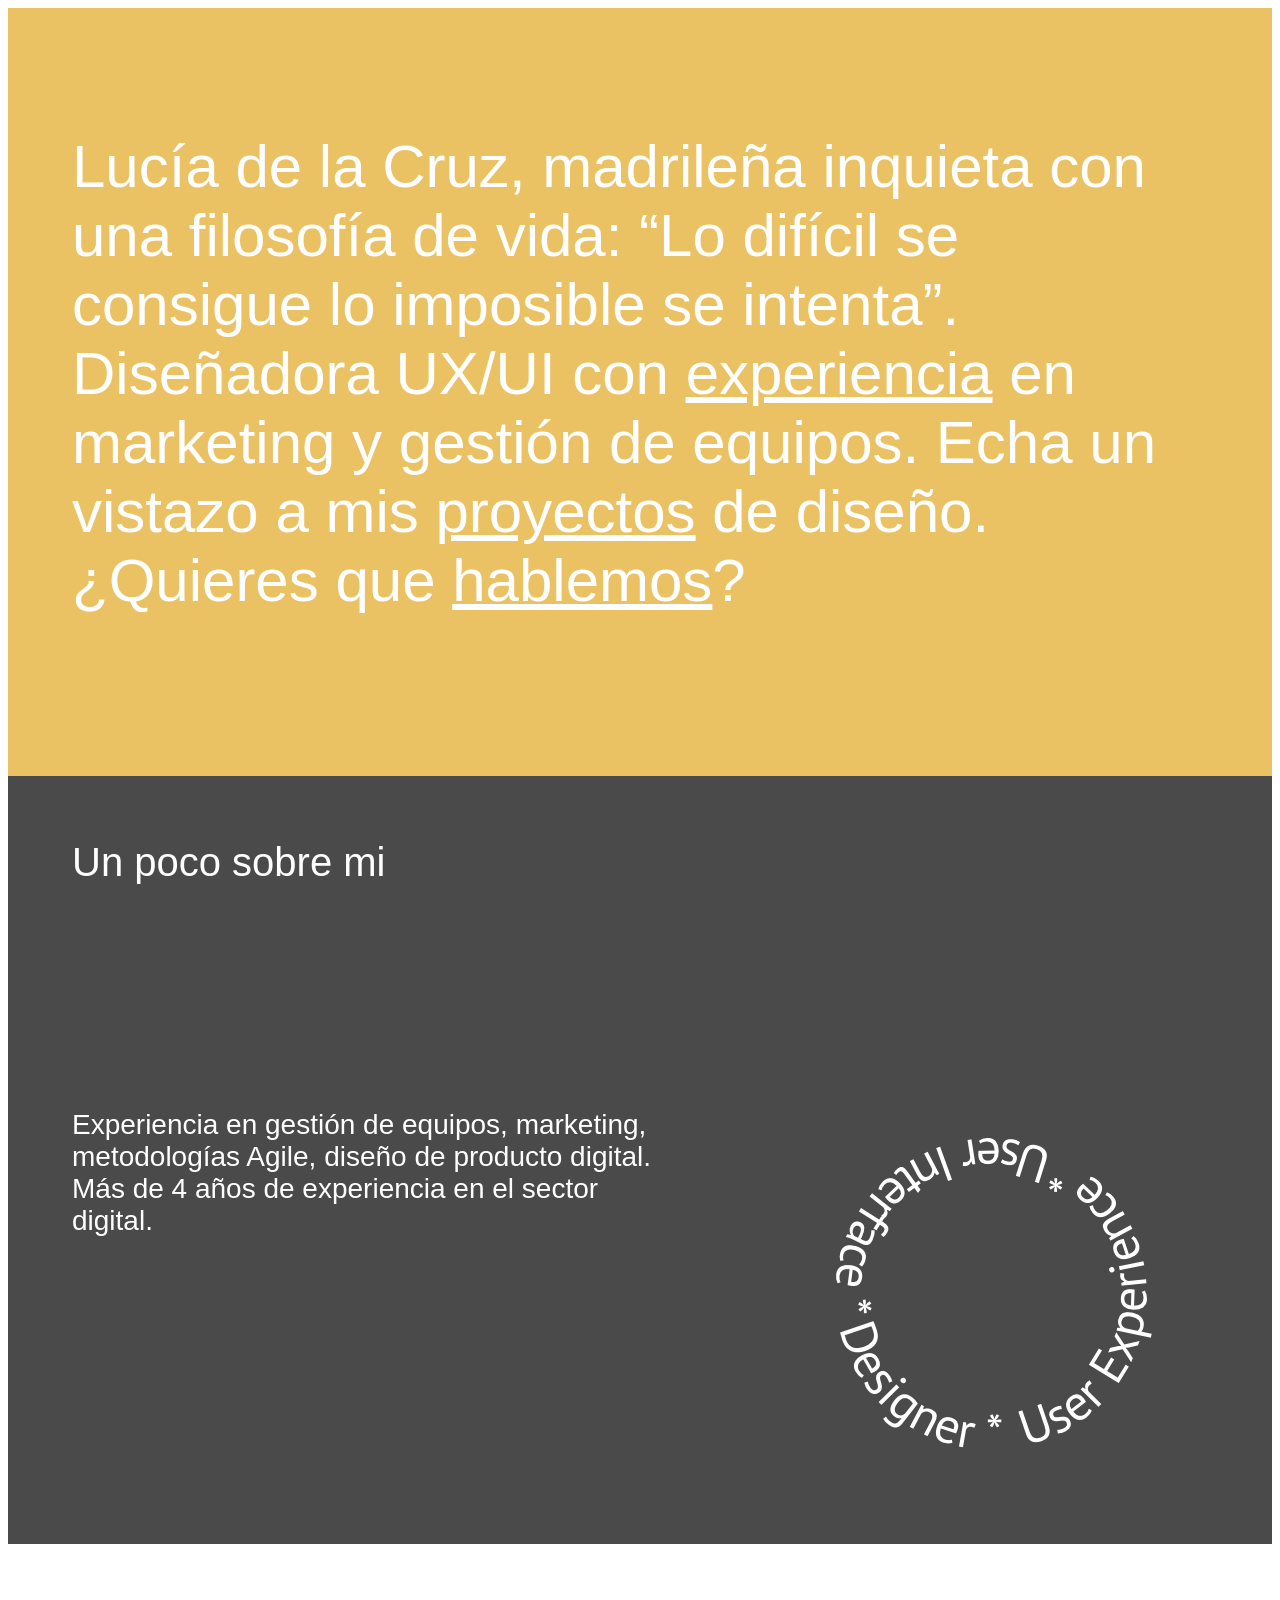
==== index.html @ a8cf2ec1 "Page One" ====
<!DOCTYPE html>
<html lang="en" dir="ltr">
  <head>
    <meta charset="utf-8">
    <link rel="stylesheet" href="stylesheets/style.css">
    <title>Lucía de la Cruz/ UX-UI Designer</title>
  </head>
<body>
  <div class="containerfirst">
    <p class="description">Lucía de la Cruz, madrileña inquieta con una filosofía de vida: “Lo difícil se consigue lo imposible se intenta”. Diseñadora UX/UI con <span class="highlight">experiencia</span> en marketing y gestión de equipos. Echa un vistazo a mis <span class="highlight">proyectos</span> de diseño. ¿Quieres que <span class="highlight">hablemos</span>?</p>
  </div>
  <div class="containersecond">
      <div class="projectscontainer">
        <div class="proyects">Un poco sobre mi </div>
        <div class="linewhite"></div>
        <div class="flex">
          <p class="descriptionproject">Experiencia en gestión de equipos, marketing, metodologías Agile, diseño de producto digital. Más de 4 años de experiencia en el sector digital.</p>
          <img  src="images/user.png" alt="imagen de perfil" class="photo">
          </div>
        </div>
  </div>
  <div class="containerthird">
    <p class="description">Proyectos</p>
      <div class="containerprojects">

      </div>
  </div>
</body>
</html>
---- stylesheets/style.css ----
.containerfirst {
  height: 768px;
  background-color: #EAC264;
  position: relative;

}

.description {
  text-align: left;
  font-family: "Josefin Sans", sans-serif;
  font-size: 60px;
  padding: 64px;
  color: #FFFFFF;
  position: absolute;
}
.containersecond {
  height: 768px;
  background-color: #4A4A4A;
  position: relative;

}
.proyects {
  text-align: left;
  font-family: "Josefin Sans", sans-serif;
  font-size: 40px;
  padding: 64px;
  color: #FFFFFF;

}
.projectscontainer {
  position: absolute;
}
.flex {
  display: flex;
  justify-content: center;
}
.descriptionproject {
  text-align: left;
  font-family: "Josefin Sans", sans-serif;
  font-weight: lighter;
  font-size: 28px;
  padding: 64px;
  size: 120px, 80px;
  color: #FFFFFF;

}
.highlight {
  text-decoration: underline;
}
.highlight:hover {
  background-color: #4A4A4A;
  text-decoration: none;
}
.photo {
  margin: 60px;
  padding:60px;
}
.proyects:hover {
  border-radius: 50%;
}
.linewhite {
  color: white;
  width: 400px;
  height: 20px;
  margin:24px 24px 24px 0;
}
.rotation {
  animation-name: rotation;
  animation-duration: 4s;
  animation-iteration-count: infinite;
}
@keyframes rotation {
  animation-duration: 3s;
  animation: rotation;
}
.containerprojects {
  color: white;
  height: 300px;
  position: relative;
  margin-top: 100px,

}
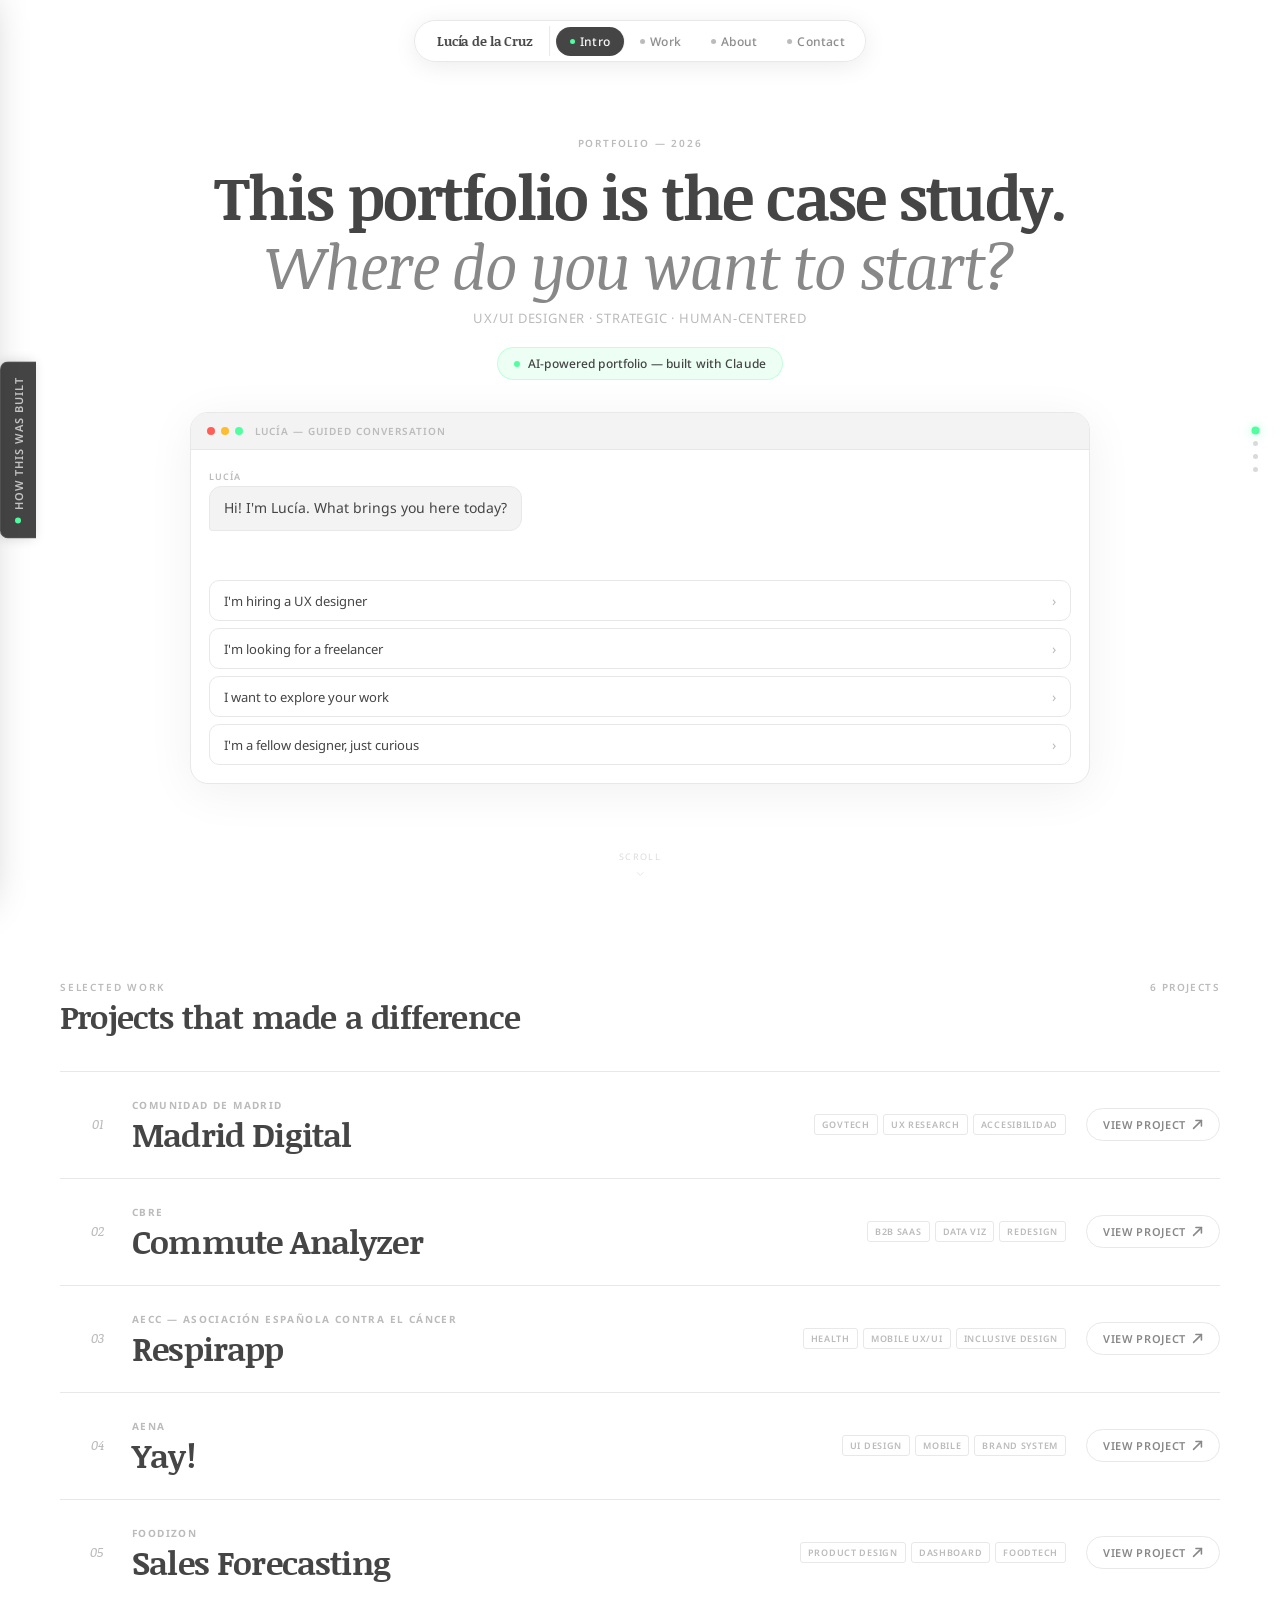
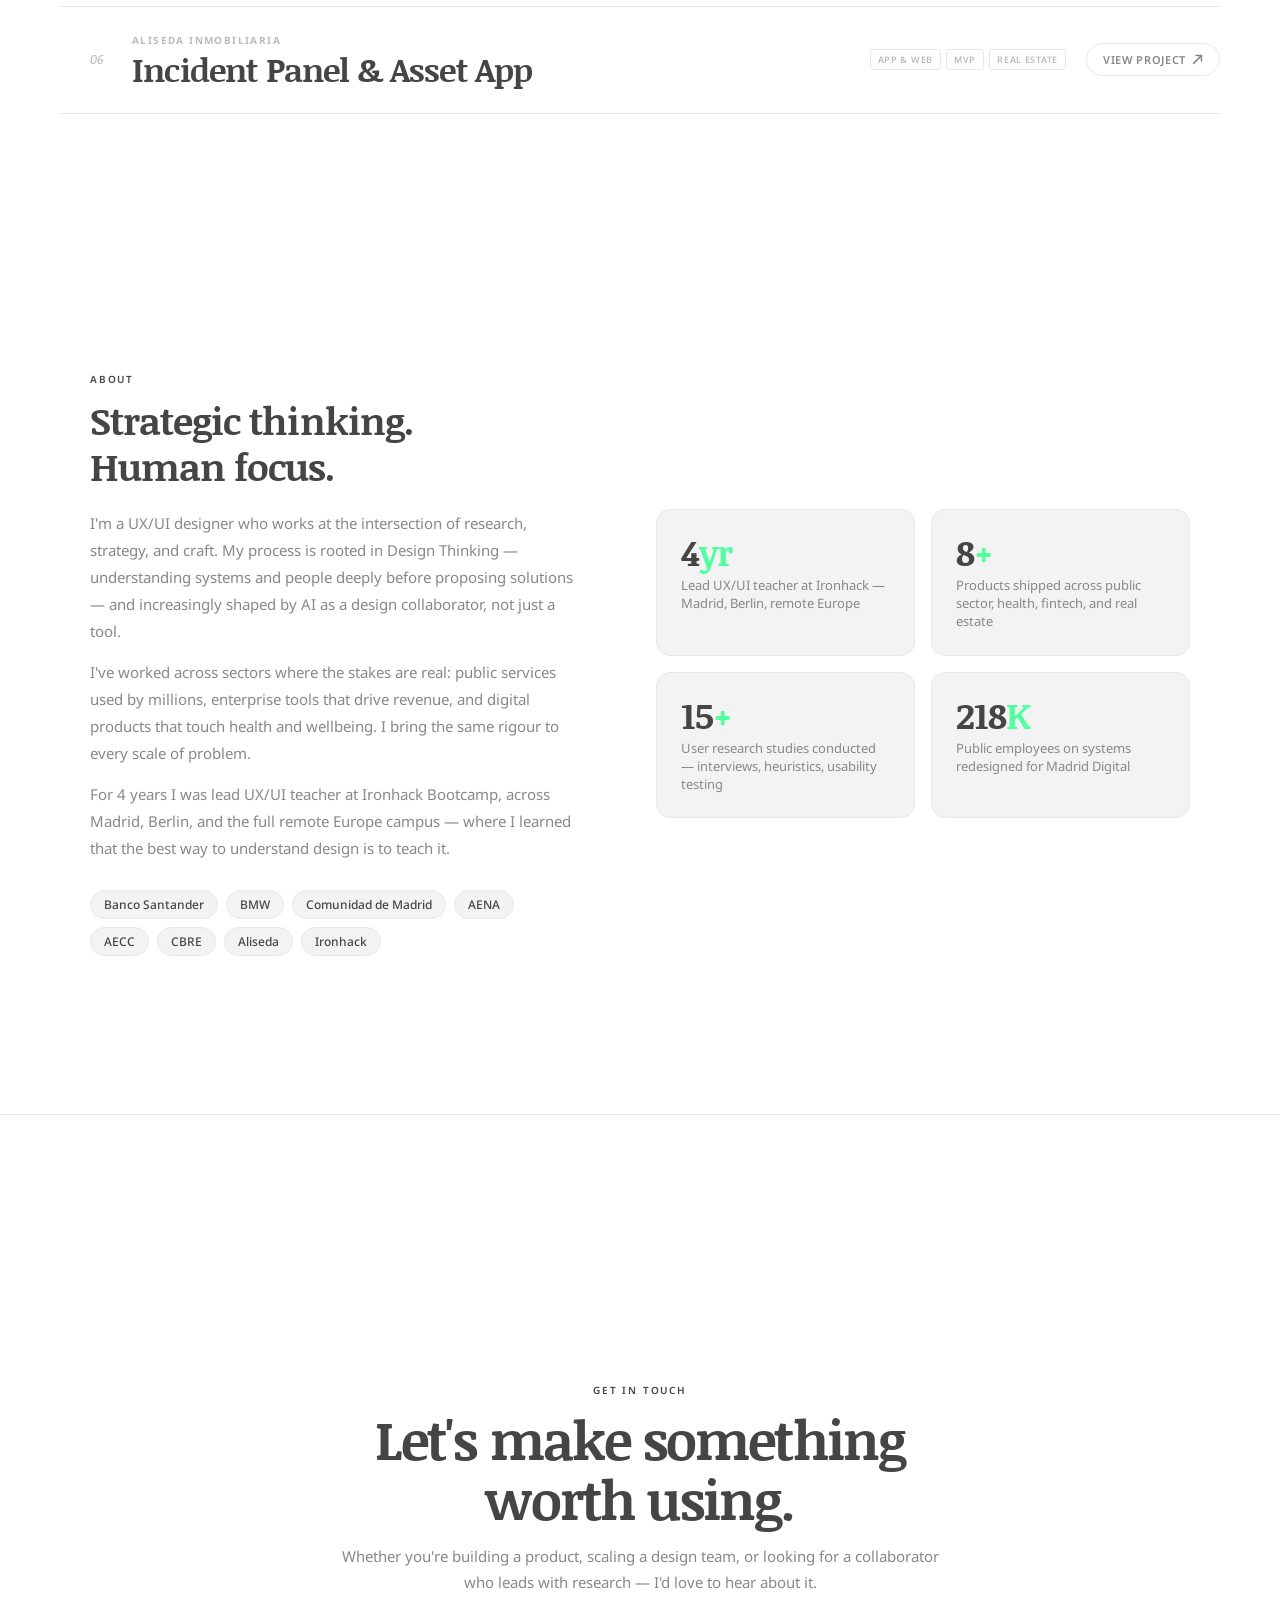
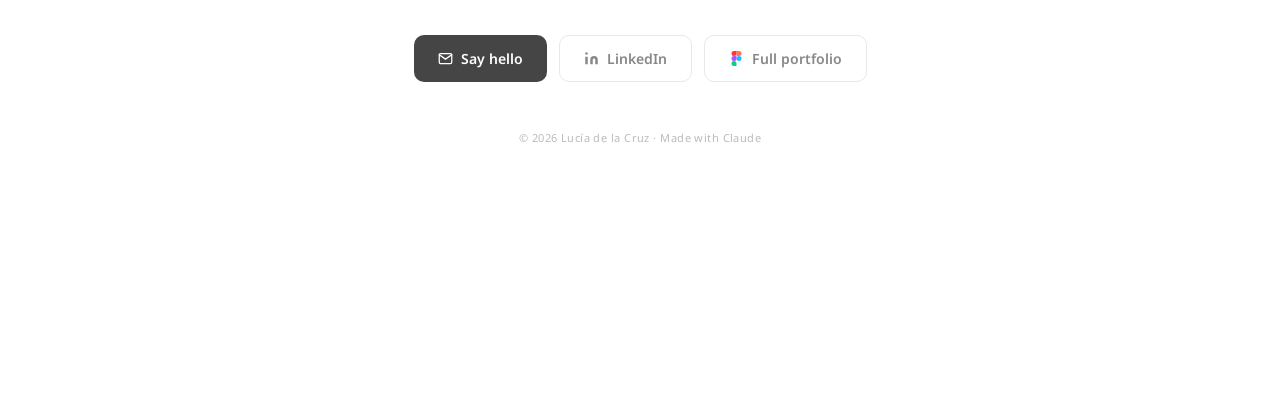
==== commit f2981b8a: "Add files via upload" ====
--- a/index.html
+++ b/index.html
@@ -1,29 +1,1362 @@
 <!DOCTYPE html>
-<html lang="en" dir="ltr">
-  <head>
-    <meta charset="utf-8">
-    <link rel="stylesheet" href="stylesheets/style.css">
-    <title>Lucía de la Cruz/ UX-UI Designer</title>
-  </head>
+<html lang="en">
+<head>
+  <meta charset="UTF-8" />
+  <meta name="viewport" content="width=device-width, initial-scale=1.0" />
+  <title>Lucía de la Cruz — UX/UI Designer</title>
+  <link href="https://fonts.googleapis.com/css2?family=Noticia+Text:ital,wght@0,400;0,700;1,400&family=Noto+Sans:wght@300;400;500;600&display=swap" rel="stylesheet" />
+  <style>
+    *, *::before, *::after { box-sizing: border-box; margin: 0; padding: 0; }
+
+    :root {
+      --accent: #51FFA1;
+      --accent-dim: rgba(81,255,161,0.10);
+      --accent-mid: rgba(81,255,161,0.30);
+      --text: #454545;
+      --text-light: #888;
+      --text-lighter: #bbb;
+      --bg: #ffffff;
+      --bg-alt: #F3F3F3;
+      --border: #e8e8e8;
+      --font-display: 'Noticia Text', serif;
+      --font-body: 'Noto Sans', sans-serif;
+    }
+
+    html { scroll-snap-type: y mandatory; overflow-y: scroll; overflow-x: hidden; }
+    body { font-family: var(--font-body); color: var(--text); background: var(--bg); }
+
+    .fs {
+      min-height: 100vh;
+      scroll-snap-align: start;
+      display: flex;
+      flex-direction: column;
+      position: relative;
+      overflow: hidden;
+    }
+
+    /* ── PILL NAV ── */
+    .pill-nav {
+      position: fixed;
+      top: 20px; left: 50%;
+      transform: translateX(-50%);
+      z-index: 300;
+      display: flex; align-items: center; gap: 2px;
+      background: rgba(255,255,255,0.92);
+      backdrop-filter: blur(20px);
+      -webkit-backdrop-filter: blur(20px);
+      border: 1px solid var(--border);
+      border-radius: 100px;
+      padding: 5px 6px;
+      box-shadow: 0 4px 24px rgba(0,0,0,0.08);
+    }
+
+    .pill-name {
+      font-family: var(--font-display);
+      font-size: 0.8125rem; font-weight: 700;
+      color: var(--text); padding: 6px 16px;
+      letter-spacing: -0.01em; white-space: nowrap;
+      border-right: 1px solid var(--border); margin-right: 4px;
+    }
+
+    .pill-btn {
+      display: flex; align-items: center; gap: 5px;
+      padding: 6px 14px; border-radius: 100px; border: none;
+      background: transparent;
+      font-family: var(--font-body); font-size: 0.75rem; font-weight: 500;
+      color: var(--text-light); cursor: pointer;
+      transition: all 0.2s; white-space: nowrap; letter-spacing: 0.02em;
+    }
+
+    .pill-btn .pdot {
+      width: 5px; height: 5px; border-radius: 50%;
+      background: var(--text-lighter); transition: all 0.2s; flex-shrink: 0;
+    }
+
+    .pill-btn.active { background: var(--text); color: #fff; }
+    .pill-btn.active .pdot { background: var(--accent); }
+    .pill-btn:hover:not(.active) { color: var(--text); background: var(--bg-alt); }
+
+    /* right dots */
+    .nav-dots {
+      position: fixed; right: 22px; top: 50%;
+      transform: translateY(-50%); z-index: 200;
+      display: flex; flex-direction: column; gap: 8px;
+    }
+
+    .nav-dot {
+      width: 5px; height: 5px; border-radius: 50%;
+      background: rgba(0,0,0,0.15);
+      cursor: pointer; transition: all 0.3s; border: none; padding: 0;
+    }
+
+    .nav-dot.active {
+      background: var(--accent); transform: scale(1.6);
+      box-shadow: 0 0 6px rgba(81,255,161,0.5);
+    }
+
+    /* ═══════════════════════════════════════
+       PROMPT LOG DRAWER — versioned changelog
+    ═══════════════════════════════════════ */
+    .log-trigger {
+      position: fixed; left: 0; top: 50%;
+      transform: translateY(-50%); z-index: 400;
+    }
+
+    .log-tab {
+      writing-mode: vertical-rl; text-orientation: mixed;
+      transform: rotate(180deg);
+      display: flex; align-items: center; gap: 7px;
+      padding: 14px 10px;
+      background: var(--text);
+      border: 1px solid rgba(255,255,255,0.1); border-left: none;
+      border-radius: 0 8px 8px 0;
+      cursor: pointer;
+      font-family: var(--font-body); font-size: 0.6875rem; font-weight: 600;
+      letter-spacing: 0.1em; text-transform: uppercase;
+      color: rgba(255,255,255,0.7);
+      transition: all 0.2s;
+      box-shadow: 2px 0 12px rgba(0,0,0,0.15);
+      white-space: nowrap;
+    }
+
+    .log-tab:hover { color: #fff; background: #2a2a2a; }
+
+    .log-tab-dot {
+      width: 6px; height: 6px; border-radius: 50%;
+      background: var(--accent); animation: pulse 2s ease infinite; flex-shrink: 0;
+    }
+
+    .log-overlay {
+      position: fixed; inset: 0; background: rgba(0,0,0,0.12);
+      z-index: 490; opacity: 0; pointer-events: none; transition: opacity 0.3s;
+    }
+    .log-overlay.on { opacity: 1; pointer-events: all; }
+
+    .log-drawer {
+      position: fixed; left: -460px; top: 0; bottom: 0; width: 440px;
+      background: #111;
+      border-right: 1px solid rgba(255,255,255,0.08);
+      z-index: 500;
+      display: flex; flex-direction: column;
+      box-shadow: 4px 0 40px rgba(0,0,0,0.3);
+      transition: left 0.35s cubic-bezier(0.25,0.46,0.45,0.94);
+      overflow: hidden;
+    }
+
+    .log-drawer.open { left: 0; }
+
+    /* drawer header */
+    .log-head {
+      padding: 28px 28px 20px;
+      border-bottom: 1px solid var(--border);
+      flex-shrink: 0;
+    }
+
+    .log-head-top {
+      display: flex; align-items: flex-start;
+      justify-content: space-between; margin-bottom: 16px;
+    }
+
+    .log-head-title {
+      font-family: var(--font-display);
+      font-size: 1.0625rem; font-weight: 700;
+      color: #fff; letter-spacing: -0.01em; margin-bottom: 3px;
+    }
+
+    .log-head-sub {
+      font-size: 0.75rem; color: rgba(255,255,255,0.4); line-height: 1.5;
+    }
+
+    .log-close {
+      width: 28px; height: 28px; border-radius: 6px;
+      border: 1px solid rgba(255,255,255,0.12); background: rgba(255,255,255,0.06);
+      cursor: pointer; font-size: 0.875rem; color: rgba(255,255,255,0.5);
+      display: flex; align-items: center; justify-content: center;
+      transition: all 0.15s; flex-shrink: 0; margin-left: 12px; margin-top: 2px;
+    }
+
+    .log-close:hover { background: rgba(255,255,255,0.12); color: #fff; }
+
+    .log-meta { display: flex; gap: 20px; }
+    .log-meta-item { }
+
+    .log-meta-label {
+      font-size: 0.5625rem; font-weight: 700;
+      letter-spacing: 0.12em; text-transform: uppercase;
+      color: rgba(255,255,255,0.25); margin-bottom: 2px;
+    }
+
+    .log-meta-val {
+      font-size: 0.75rem; font-weight: 600; color: rgba(255,255,255,0.7);
+      font-family: monospace;
+    }
+
+    .log-meta-val.green { color: var(--accent); }
+
+    .log-scroll { flex: 1; overflow-y: auto; padding: 0; }
+    .log-scroll::-webkit-scrollbar { width: 3px; }
+    .log-scroll::-webkit-scrollbar-thumb { background: rgba(255,255,255,0.1); border-radius: 2px; }
+
+    .log-version { border-bottom: 1px solid rgba(255,255,255,0.06); }
+
+    .log-version-header {
+      display: flex; align-items: center; gap: 12px;
+      padding: 14px 28px;
+      background: rgba(255,255,255,0.03);
+      border-bottom: 1px solid rgba(255,255,255,0.05);
+      cursor: pointer; transition: background 0.15s;
+    }
+
+    .log-version-header:hover { background: rgba(255,255,255,0.06); }
+
+    .log-v-num {
+      font-family: monospace; font-size: 0.75rem; font-weight: 700;
+      color: rgba(255,255,255,0.8);
+      background: rgba(255,255,255,0.08);
+      border: 1px solid rgba(255,255,255,0.12);
+      border-radius: 4px; padding: 2px 8px; flex-shrink: 0;
+    }
+
+    .log-v-title { font-size: 0.8125rem; font-weight: 600; color: rgba(255,255,255,0.65); flex: 1; }
+    .log-v-date { font-size: 0.6875rem; color: rgba(255,255,255,0.2); font-family: monospace; flex-shrink: 0; }
+
+    .log-v-chevron {
+      width: 14px; height: 14px; color: rgba(255,255,255,0.2);
+      transition: transform 0.2s; flex-shrink: 0;
+    }
+
+    .log-version.open .log-v-chevron { transform: rotate(180deg); }
+
+    .log-entries { display: none; flex-direction: column; gap: 0; padding: 0 28px; }
+    .log-version.open .log-entries { display: flex; }
+
+    .log-entry {
+      display: flex; gap: 14px; padding: 14px 0;
+      border-bottom: 1px solid rgba(255,255,255,0.05); position: relative;
+    }
+
+    .log-entry:last-child { border-bottom: none; }
+
+    .log-stripe { width: 3px; flex-shrink: 0; border-radius: 2px; align-self: stretch; min-height: 20px; margin-top: 2px; }
+    .log-stripe.add    { background: var(--accent); }
+    .log-stripe.change { background: #FFCA01; }
+    .log-stripe.remove { background: #E10E49; }
+    .log-stripe.note   { background: rgba(255,255,255,0.15); }
+
+    .log-entry-body { flex: 1; min-width: 0; }
+
+    .log-entry-type {
+      display: inline-flex; align-items: center; gap: 4px;
+      font-size: 0.5625rem; font-weight: 700;
+      letter-spacing: 0.1em; text-transform: uppercase; margin-bottom: 4px;
+    }
+
+    .log-entry-type.add    { color: var(--accent); }
+    .log-entry-type.change { color: #FFCA01; }
+    .log-entry-type.remove { color: #E10E49; }
+    .log-entry-type.note   { color: rgba(255,255,255,0.25); }
+
+    .log-entry-who { font-size: 0.5625rem; font-weight: 600; letter-spacing: 0.08em; text-transform: uppercase; color: rgba(255,255,255,0.25); margin-left: 8px; }
+    .log-entry-who.is-claude { color: var(--accent); opacity: 0.8; }
+
+    .log-entry-text { font-size: 0.8125rem; color: rgba(255,255,255,0.6); line-height: 1.55; }
+    .log-entry-text code { font-family: monospace; font-size: 0.75rem; background: rgba(255,255,255,0.06); border: 1px solid rgba(255,255,255,0.1); padding: 1px 5px; border-radius: 3px; }
+    .log-entry-text em { color: rgba(255,255,255,0.35); font-style: normal; }
+
+    .log-prompt {
+      margin-top: 8px; padding: 8px 12px;
+      background: rgba(255,255,255,0.04); border-left: 2px solid rgba(255,255,255,0.1);
+      border-radius: 0 6px 6px 0;
+      font-size: 0.75rem; color: rgba(255,255,255,0.35);
+      line-height: 1.55; font-style: italic;
+    }
+
+    /* ═══════════════════════════════════════
+       S1 · HERO
+    ═══════════════════════════════════════ */
+    #s-hero {
+      align-items: center; justify-content: center;
+      padding: 100px 24px 80px; background: var(--bg);
+    }
+
+    .hero-inner {
+      width: 100%; max-width: 900px;
+      display: flex; flex-direction: column; align-items: center;
+    }
+
+    .hero-year {
+      font-size: 0.625rem; font-weight: 600;
+      letter-spacing: 0.18em; text-transform: uppercase;
+      color: var(--text-lighter); margin-bottom: 12px;
+    }
+
+    .hero-title {
+      font-family: var(--font-display);
+      font-size: clamp(2.4rem,4.8vw,4.4rem); font-weight: 700;
+      color: var(--text); text-align: center; line-height: 1.12;
+      letter-spacing: -0.03em; margin-bottom: 10px;
+      width: 100%;
+    }
+
+    .hero-title em {
+      font-style: italic; font-weight: 400;
+      color: var(--text-light);
+      display: block;
+    }
+
+    .hero-sub {
+      font-size: 0.8125rem; color: var(--text-lighter); font-weight: 400;
+      text-align: center; letter-spacing: 0.06em; text-transform: uppercase;
+      margin-bottom: 20px;
+    }
+
+    .ai-badge {
+      display: inline-flex; align-items: center; gap: 8px;
+      padding: 7px 16px; background: var(--accent-dim);
+      border: 1px solid var(--accent-mid); border-radius: 100px;
+      font-size: 0.75rem; font-weight: 500; color: var(--text);
+      letter-spacing: 0.01em; margin-bottom: 32px;
+    }
+
+    .ai-dot {
+      width: 6px; height: 6px; border-radius: 50%;
+      background: var(--accent); animation: pulse 2s ease infinite;
+    }
+
+    @keyframes pulse { 0%,100%{transform:scale(1);opacity:1} 50%{transform:scale(1.5);opacity:.6} }
+
+    /* chat */
+    .chat-wrap {
+      width: 100%; background: var(--bg);
+      border: 1px solid var(--border); border-radius: 18px;
+      overflow: hidden; box-shadow: 0 8px 48px rgba(0,0,0,0.06);
+    }
+
+    .chat-bar {
+      display: flex; align-items: center; gap: 6px;
+      padding: 11px 16px; background: var(--bg-alt);
+      border-bottom: 1px solid var(--border);
+    }
+
+    .chat-dot { width: 8px; height: 8px; border-radius: 50%; }
+    .cd-r{background:#ff5f57} .cd-y{background:#febc2e} .cd-g{background:var(--accent)}
+
+    .chat-bar-lbl {
+      margin-left: 6px; font-size: 0.625rem; font-weight: 600;
+      color: var(--text-lighter); letter-spacing: 0.1em; text-transform: uppercase;
+    }
+
+    .chat-msgs {
+      padding: 20px 18px 12px; min-height: 130px; max-height: 280px;
+      overflow-y: auto; display: flex; flex-direction: column; gap: 14px;
+    }
+
+    .chat-msgs::-webkit-scrollbar{width:3px}
+    .chat-msgs::-webkit-scrollbar-thumb{background:var(--border);border-radius:2px}
+
+    .cmsg{display:flex;flex-direction:column;gap:3px;animation:msgIn .2s ease forwards}
+    @keyframes msgIn{from{opacity:0;transform:translateY(4px)}to{opacity:1;transform:translateY(0)}}
+    .cmsg.ai{align-self:flex-start;align-items:flex-start;max-width:88%}
+    .cmsg.usr{align-self:flex-end;align-items:flex-end;max-width:88%}
+    .cmsg-lbl{font-size:.5625rem;font-weight:600;letter-spacing:.12em;text-transform:uppercase;color:var(--text-lighter)}
+    .cmsg-bbl{padding:10px 14px;border-radius:12px;font-size:.875rem;line-height:1.6}
+    .cmsg.ai .cmsg-bbl{background:var(--bg-alt);border:1px solid var(--border);border-bottom-left-radius:3px}
+    .cmsg.usr .cmsg-bbl{background:var(--text);color:#fff;border-bottom-right-radius:3px}
+
+    .chat-choices{padding:0 18px 18px;display:flex;flex-direction:column;gap:7px}
+
+    .choice-btn{
+      width:100%;text-align:left;padding:10px 14px;
+      border:1.5px solid var(--border);border-radius:10px;
+      background:var(--bg);font-family:var(--font-body);font-size:.8125rem;
+      color:var(--text);cursor:pointer;transition:all .16s;
+      display:flex;align-items:center;justify-content:space-between;
+    }
+    .choice-btn:hover{border-color:var(--accent);background:var(--accent-dim)}
+    .choice-arrow{color:var(--text-lighter);font-size:.875rem}
+
+    .typing{display:none;align-self:flex-start;padding:10px 14px;background:var(--bg-alt);border:1px solid var(--border);border-radius:12px;border-bottom-left-radius:3px;gap:4px;align-items:center}
+    .typing.on{display:flex}
+    .tdot{width:5px;height:5px;border-radius:50%;background:var(--text-lighter);animation:tb 1.2s infinite}
+    .tdot:nth-child(2){animation-delay:.2s}.tdot:nth-child(3){animation-delay:.4s}
+    @keyframes tb{0%,60%,100%{transform:translateY(0);opacity:.4}30%{transform:translateY(-4px);opacity:1}}
+
+    .cursor-blink{display:inline-block;width:2px;height:1em;background:var(--accent);margin-left:2px;vertical-align:text-bottom;animation:blink 1s step-end infinite}
+    @keyframes blink{0%,100%{opacity:1}50%{opacity:0}}
+
+    .scroll-hint{position:absolute;bottom:20px;left:50%;transform:translateX(-50%);display:flex;flex-direction:column;align-items:center;gap:5px;opacity:.3}
+    .scroll-hint span{font-size:.5625rem;letter-spacing:.14em;text-transform:uppercase;color:var(--text-light)}
+    .scroll-hint svg{animation:bob 2s ease infinite}
+    @keyframes bob{0%,100%{transform:translateY(0)}50%{transform:translateY(5px)}}
+
+    /* ═══════════════════════════════════════
+       S2 · WORK — EDITORIAL LIST
+    ═══════════════════════════════════════ */
+    #s-work {
+      background: var(--bg);
+      min-height: 100vh;
+      padding: 80px 0 100px;
+      scroll-snap-align: start;
+      display: flex;
+      flex-direction: column;
+    }
+
+    .work-header {
+      padding: 0 60px 32px;
+      display: flex; align-items: baseline; justify-content: space-between;
+    }
+
+    .work-header .s-eye {
+      font-size: 0.625rem; font-weight: 600;
+      letter-spacing: 0.18em; text-transform: uppercase;
+      color: var(--text-lighter);
+    }
+
+    .work-header h2 {
+      font-family: var(--font-display);
+      font-size: clamp(1.6rem,2.5vw,2.2rem); font-weight: 700;
+      color: var(--text); letter-spacing: -0.025em;
+    }
+
+    .work-count {
+      font-size: 0.625rem; font-weight: 600; letter-spacing: 0.14em;
+      text-transform: uppercase; color: var(--text-lighter);
+    }
+
+    /* ── PROJECT LIST ── */
+    .proj-list {
+      flex: 1;
+      padding: 0 60px;
+      display: flex; flex-direction: column;
+    }
+
+    .proj-row {
+      position: relative;
+      display: grid;
+      grid-template-columns: 44px 1fr auto;
+      align-items: center;
+      gap: 0 28px;
+      padding: 26px 0;
+      border-bottom: 1px solid var(--border);
+      text-decoration: none; color: inherit;
+      transition: background 0.18s;
+      cursor: pointer;
+    }
+
+    .proj-row:first-child { border-top: 1px solid var(--border); }
+
+    /* neon sweep on hover */
+    .proj-row::before {
+      content: '';
+      position: absolute; inset: 0;
+      background: var(--accent-dim);
+      transform: scaleX(0); transform-origin: left;
+      transition: transform 0.36s cubic-bezier(0.76,0,0.24,1);
+      pointer-events: none; z-index: 0;
+    }
+    .proj-row:hover::before { transform: scaleX(1); }
+    .proj-row > * { position: relative; z-index: 1; }
+
+    /* index number */
+    .proj-n {
+      font-family: var(--font-display);
+      font-size: 0.8125rem; font-weight: 400; font-style: italic;
+      color: var(--text-lighter); text-align: right; line-height: 1;
+      transition: color 0.2s;
+    }
+    .proj-row:hover .proj-n { color: var(--accent); }
+
+    /* centre */
+    .proj-mid {}
+
+    .proj-client {
+      font-size: 0.625rem; font-weight: 700; letter-spacing: 0.14em;
+      text-transform: uppercase; color: var(--text-lighter);
+      margin-bottom: 5px; display: block; transition: color 0.2s;
+    }
+    .proj-row:hover .proj-client { color: var(--text-light); }
+
+    .proj-name {
+      font-family: var(--font-display);
+      font-size: clamp(1.55rem, 2.6vw, 2.4rem);
+      font-weight: 700; line-height: 1.05; letter-spacing: -0.025em;
+      color: var(--text); transition: color 0.2s;
+    }
+    .proj-row:hover .proj-name { color: var(--text); }
+
+    /* right */
+    .proj-right {
+      display: flex; align-items: center; gap: 20px;
+    }
+
+    .proj-tags {
+      display: flex; gap: 5px; flex-wrap: wrap; justify-content: flex-end;
+    }
+
+    .proj-tag {
+      font-size: 0.5625rem; font-weight: 600; letter-spacing: 0.08em;
+      text-transform: uppercase; color: var(--text-lighter);
+      border: 1px solid var(--border); border-radius: 3px;
+      padding: 3px 7px; transition: border-color 0.2s, color 0.2s;
+    }
+    .proj-row:hover .proj-tag {
+      border-color: var(--accent-mid); color: var(--text-light);
+    }
+
+    /* CTA button */
+    .proj-cta {
+      display: inline-flex; align-items: center; gap: 6px;
+      padding: 8px 16px; border-radius: 100px;
+      background: transparent;
+      border: 1.5px solid var(--border);
+      font-family: var(--font-body); font-size: 0.6875rem; font-weight: 600;
+      letter-spacing: 0.06em; text-transform: uppercase;
+      color: var(--text-light); white-space: nowrap;
+      text-decoration: none;
+      transition: all 0.2s; flex-shrink: 0;
+    }
+    .proj-cta svg { transition: transform 0.2s; }
+    .proj-row:hover .proj-cta {
+      background: var(--accent); border-color: var(--accent);
+      color: #1a1a1a;
+    }
+    .proj-row:hover .proj-cta svg { transform: translate(2px,-2px); }
+
+    @media (max-width: 860px) {
+      .work-header { padding: 0 24px 28px; }
+      .proj-list { padding: 0 24px; }
+      .proj-row { grid-template-columns: 32px 1fr; }
+      .proj-right { display: none; }
+    }
+
+
+    /* ═══════════════════════════════════════
+       S3 · ABOUT
+    ═══════════════════════════════════════ */
+    #s-about {
+      background: var(--bg);
+      align-items: center; justify-content: center; padding: 80px 40px;
+    }
+
+    .about-inner {
+      max-width: 1100px; width: 100%;
+      display: grid; grid-template-columns: 1fr 1.1fr;
+      gap: 80px; align-items: center;
+    }
+
+    .about-left .s-eye { color: var(--text); margin-bottom: 12px; }
+
+    .about-left .s-eye {
+      font-size: 0.625rem; font-weight: 600;
+      letter-spacing: 0.18em; text-transform: uppercase; display: block;
+    }
+
+    .about-left h2 {
+      font-family: var(--font-display);
+      font-size: clamp(1.8rem,3vw,2.6rem); font-weight: 700;
+      letter-spacing: -0.025em; color: var(--text);
+      line-height: 1.2; margin-bottom: 20px;
+    }
+
+    .about-left p {
+      font-size: 0.9375rem; color: var(--text-light);
+      line-height: 1.8; margin-bottom: 14px;
+    }
+
+    .about-left p strong { color: var(--text); font-weight: 600; }
+
+    .clients-row { margin-top: 28px; display: flex; flex-wrap: wrap; gap: 8px; }
+
+    .client-chip {
+      font-size: 0.75rem; font-weight: 500;
+      color: var(--text); background: var(--bg-alt);
+      border: 1px solid var(--border); border-radius: 100px; padding: 5px 13px;
+    }
+
+    .about-right { display: grid; grid-template-columns: 1fr 1fr; gap: 16px; }
+
+    .astat {
+      padding: 24px; border-radius: 14px;
+      border: 1px solid var(--border); background: var(--bg-alt);
+    }
+
+    .astat-n {
+      font-family: var(--font-display); font-size: 2.25rem;
+      font-weight: 700; color: var(--text);
+      letter-spacing: -0.03em; line-height: 1; margin-bottom: 6px;
+    }
+
+    .astat-n span { color: var(--accent); }
+    .astat-l { font-size: 0.8125rem; color: var(--text-light); line-height: 1.4; }
+
+    /* ═══════════════════════════════════════
+       S4 · CONTACT
+    ═══════════════════════════════════════ */
+    #s-contact {
+      background: var(--bg); border-top: 1px solid var(--border);
+      align-items: center; justify-content: center; padding: 80px 40px;
+    }
+
+    .contact-inner { max-width: 600px; width: 100%; text-align: center; }
+
+    .contact-eye {
+      font-size: 0.625rem; font-weight: 600;
+      letter-spacing: 0.18em; text-transform: uppercase;
+      color: var(--text); margin-bottom: 12px;
+    }
+
+    .contact-title {
+      font-family: var(--font-display);
+      font-size: clamp(2rem,5vw,3.4rem); font-weight: 700;
+      color: var(--text); letter-spacing: -0.035em;
+      line-height: 1.1; margin-bottom: 16px;
+    }
+
+    .contact-sub {
+      font-size: 0.9375rem; color: var(--text-light);
+      line-height: 1.7; margin-bottom: 40px;
+    }
+
+    .contact-links { display: flex; gap: 12px; justify-content: center; flex-wrap: wrap; }
+
+    .cbtn {
+      display: inline-flex; align-items: center; gap: 8px;
+      padding: 13px 24px; border-radius: 10px;
+      font-family: var(--font-body); font-size: 0.875rem; font-weight: 600;
+      text-decoration: none; transition: all 0.2s;
+    }
+
+    .cbtn-accent { background: var(--text); color: #fff; }
+    .cbtn-accent:hover { background: #2a2a2a; transform: translateY(-2px); }
+    .cbtn-ghost { background: transparent; color: var(--text-light); border: 1px solid var(--border); }
+    .cbtn-ghost:hover { border-color: var(--text); color: var(--text); }
+
+    .contact-foot {
+      margin-top: 48px; font-size: 0.6875rem;
+      color: var(--text-lighter); letter-spacing: 0.04em;
+    }
+
+    /* ── RESPONSIVE ── */
+    @media (max-width: 860px) {
+      .pill-name { display: none; }
+      .work-header { padding: 0 24px 32px; }
+      .rc-inner { padding: 0 24px 20px; }
+      .log-drawer { width: 320px; left: -340px; }
+    }
+
+    @media (max-width: 640px) {
+      .pill-btn { padding: 6px 10px; font-size: 0.6875rem; }
+      .nav-dots { display: none; }
+      .rc-madrid .rc-name { font-size: 3rem; }
+      .rc-cbre   .rc-name { font-size: 2.4rem; }
+      .rc-resp .rc-name,.rc-yay .rc-name { font-size: 2rem; }
+      .rc-food .rc-name,.rc-alis .rc-name { font-size: 1.75rem; }
+      .rc-madrid { height:180px; } .rc-cbre { height:150px; }
+      .rc-resp,.rc-yay { height:130px; }
+      .rc-food,.rc-alis { height:110px; }
+      #s-about { padding: 80px 20px; }
+      .about-inner { grid-template-columns: 1fr; gap: 36px; }
+      #s-contact { padding: 80px 20px; }
+      .log-tab { display: none; }
+    }
+
+    @media (prefers-reduced-motion: reduce) {
+      html { scroll-snap-type: none; }
+      *,*::before,*::after { animation: none!important; transition: none!important; }
+    }
+  </style>
+</head>
 <body>
-  <div class="containerfirst">
-    <p class="description">Lucía de la Cruz, madrileña inquieta con una filosofía de vida: “Lo difícil se consigue lo imposible se intenta”. Diseñadora UX/UI con <span class="highlight">experiencia</span> en marketing y gestión de equipos. Echa un vistazo a mis <span class="highlight">proyectos</span> de diseño. ¿Quieres que <span class="highlight">hablemos</span>?</p>
+
+<!-- PILL NAV -->
+<nav class="pill-nav">
+  <span class="pill-name">Lucía de la Cruz</span>
+  <button class="pill-btn active" data-target="s-hero"><span class="pdot"></span>Intro</button>
+  <button class="pill-btn" data-target="s-work"><span class="pdot"></span>Work</button>
+  <button class="pill-btn" data-target="s-about"><span class="pdot"></span>About</button>
+  <button class="pill-btn" data-target="s-contact"><span class="pdot"></span>Contact</button>
+</nav>
+
+<!-- RIGHT DOTS -->
+<div class="nav-dots">
+  <button class="nav-dot active" data-target="s-hero"></button>
+  <button class="nav-dot" data-target="s-work"></button>
+  <button class="nav-dot" data-target="s-about"></button>
+  <button class="nav-dot" data-target="s-contact"></button>
+</div>
+
+<!-- PROMPT LOG -->
+<div class="log-overlay" id="logOverlay"></div>
+
+<div class="log-trigger">
+  <button class="log-tab" id="logTabBtn">
+    <span class="log-tab-dot"></span>
+    How this was built
+  </button>
+</div>
+
+<aside class="log-drawer" id="logDrawer">
+  <div class="log-head" style="padding:28px 28px 20px;border-bottom:1px solid rgba(255,255,255,0.08);flex-shrink:0;">
+    <div class="log-head-top">
+      <div>
+        <p class="log-head-title">lucía-portfolio · design log</p>
+        <p class="log-head-sub">Versioned record of AI-assisted design decisions. Each entry shows who initiated the change, what was built, and why.</p>
+      </div>
+      <button class="log-close" id="logClose">✕</button>
+    </div>
+    <div class="log-meta">
+      <div class="log-meta-item">
+        <p class="log-meta-label">Collaborators</p>
+        <p class="log-meta-val">Lucía + Claude</p>
+      </div>
+      <div class="log-meta-item">
+        <p class="log-meta-label">Status</p>
+        <p class="log-meta-val green">● Live</p>
+      </div>
+      <div class="log-meta-item">
+        <p class="log-meta-label">Versions</p>
+        <p class="log-meta-val">6</p>
+      </div>
+    </div>
   </div>
-  <div class="containersecond">
-      <div class="projectscontainer">
-        <div class="proyects">Un poco sobre mi </div>
-        <div class="linewhite"></div>
-        <div class="flex">
-          <p class="descriptionproject">Experiencia en gestión de equipos, marketing, metodologías Agile, diseño de producto digital. Más de 4 años de experiencia en el sector digital.</p>
-          <img  src="images/user.png" alt="imagen de perfil" class="photo">
-          </div>
-        </div>
+
+  <div class="log-scroll">
+
+    <!-- v0.8 — CURRENT -->
+    <div class="log-version open">
+      <div class="log-version-header" onclick="toggleVersion(this)">
+        <span class="log-v-num">v0.8</span>
+        <span class="log-v-title">Editorial project list — final direction</span>
+        <span class="log-v-date">Jun 2026</span>
+        <svg class="log-v-chevron" viewBox="0 0 24 24" fill="none" stroke="currentColor" stroke-width="2" stroke-linecap="round"><polyline points="6 9 12 15 18 9"/></svg>
+      </div>
+      <div class="log-entries">
+        <div class="log-entry">
+          <div class="log-stripe change"></div>
+          <div class="log-entry-body">
+            <div><span class="log-entry-type change">~ Changed</span><span class="log-entry-who">Lucía</span></div>
+            <p class="log-entry-text">Rejected all card-based layouts. Requested an editorial, clean, intuitive direction — no background images in the project grid.</p>
+            <div class="log-prompt">"I don't like this design at all. Can you make a new proposal, different from everything before, without background images? I'm looking for an editorial, clean, intuitive style."</div>
+          </div>
+        </div>
+        <div class="log-entry">
+          <div class="log-stripe add"></div>
+          <div class="log-entry-body">
+            <div><span class="log-entry-type add">+ Added</span><span class="log-entry-who is-claude">Claude</span></div>
+            <p class="log-entry-text">Replaced the card grid with a magazine index list: hairline dividers, numbered rows in italic serif, project title at editorial scale, tags and a CTA button flush right. Accent colour (<code>#51FFA1</code>) reserved for hover state only — neon sweep fills the row background on interaction. Cover images removed from the layout and repurposed as cursor-following previews on hover.</p>
+          </div>
+        </div>
+        <div class="log-entry">
+          <div class="log-stripe change"></div>
+          <div class="log-entry-body">
+            <div><span class="log-entry-type change">~ Changed</span><span class="log-entry-who">Lucía</span></div>
+            <p class="log-entry-text">Cursor preview removed. Design log updated to 8 versions. Requested full deployable folder.</p>
+            <div class="log-prompt">"Remove the hover image. Update the design log. Give me the whole folder with everything I need."</div>
+          </div>
+        </div>
+        <div class="log-entry">
+          <div class="log-stripe remove"></div>
+          <div class="log-entry-body">
+            <div><span class="log-entry-type remove">− Removed</span><span class="log-entry-who is-claude">Claude</span></div>
+            <p class="log-entry-text">Cursor-following image preview removed from <code>#s-work</code>. The list now communicates project identity through typography and tags alone — consistent with the editorial restraint of the direction.</p>
+          </div>
+        </div>
+      </div>
+    </div>
+
+    <!-- v0.7 -->
+    <div class="log-version">
+      <div class="log-version-header" onclick="toggleVersion(this)">
+        <span class="log-v-num">v0.7</span>
+        <span class="log-v-title">Cover images — background vs. hover preview</span>
+        <span class="log-v-date">Jun 2026</span>
+        <svg class="log-v-chevron" viewBox="0 0 24 24" fill="none" stroke="currentColor" stroke-width="2" stroke-linecap="round"><polyline points="6 9 12 15 18 9"/></svg>
+      </div>
+      <div class="log-entries">
+        <div class="log-entry">
+          <div class="log-stripe add"></div>
+          <div class="log-entry-body">
+            <div><span class="log-entry-type add">+ Added</span><span class="log-entry-who">Lucía</span></div>
+            <p class="log-entry-text">Supplied new cover images as JPGs with correct brand background colours (pink, mint green, cream) to replace earlier dark-background PNGs.</p>
+            <div class="log-prompt">"Use the new images I'm giving you — and respect the transparencies for white backgrounds."</div>
+          </div>
+        </div>
+        <div class="log-entry">
+          <div class="log-stripe change"></div>
+          <div class="log-entry-body">
+            <div><span class="log-entry-type change">~ Changed</span><span class="log-entry-who is-claude">Claude</span></div>
+            <p class="log-entry-text">Attempted three strategies: (1) 2-col white card grid with cover images as <code>object-fit: cover</code>; (2) restored original index with images injected as per-card <code>background-image</code> via CSS; (3) editorial list with images attached only to cursor hover. All three rejected or iterated — led directly to v0.8.</p>
+          </div>
+        </div>
+      </div>
+    </div>
+
+    <!-- v0.6 -->
+    <div class="log-version">
+      <div class="log-version-header" onclick="toggleVersion(this)">
+        <span class="log-v-num">v0.6</span>
+        <span class="log-v-title">Changelog drawer — professional rewrite</span>
+        <span class="log-v-date">Jun 2026</span>
+        <svg class="log-v-chevron" viewBox="0 0 24 24" fill="none" stroke="currentColor" stroke-width="2" stroke-linecap="round"><polyline points="6 9 12 15 18 9"/></svg>
+      </div>
+      <div class="log-entries">
+        <div class="log-entry">
+          <div class="log-stripe change"></div>
+          <div class="log-entry-body">
+            <div><span class="log-entry-type change">~ Changed</span><span class="log-entry-who">Lucía</span></div>
+            <p class="log-entry-text">Prompt log rewritten as versioned changelog with stronger visual structure and professional tone.</p>
+            <div class="log-prompt">"The prompt log drawer needs to be more professional in the writing. I need it to be more visual."</div>
+          </div>
+        </div>
+        <div class="log-entry">
+          <div class="log-stripe change"></div>
+          <div class="log-entry-body">
+            <div><span class="log-entry-type change">~ Changed</span><span class="log-entry-who is-claude">Claude</span></div>
+            <p class="log-entry-text">Redesigned drawer: collapsible version blocks, diff stripe system (green add / yellow change / red remove / grey note), monospace metadata header, prompt quotes separated visually from analysis. Writing register shifted to technical audit trail — consistent with the AI-collaboration angle of the portfolio.</p>
+          </div>
+        </div>
+      </div>
+    </div>
+
+    <!-- v0.5 -->
+    <div class="log-version">
+      <div class="log-version-header" onclick="toggleVersion(this)">
+        <span class="log-v-num">v0.5</span>
+        <span class="log-v-title">AI transparency layer</span>
+        <span class="log-v-date">Jun 2026</span>
+        <svg class="log-v-chevron" viewBox="0 0 24 24" fill="none" stroke="currentColor" stroke-width="2" stroke-linecap="round"><polyline points="6 9 12 15 18 9"/></svg>
+      </div>
+      <div class="log-entries">
+        <div class="log-entry">
+          <div class="log-stripe add"></div>
+          <div class="log-entry-body">
+            <div><span class="log-entry-type add">+ Added</span><span class="log-entry-who">Lucía</span></div>
+            <p class="log-entry-text">Requested stronger AI collaboration signal to impress hiring managers and attract clients who want AI-forward designers.</p>
+            <div class="log-prompt">"How can we make it more impactful in terms of AI collaboration?"</div>
+          </div>
+        </div>
+        <div class="log-entry">
+          <div class="log-stripe add"></div>
+          <div class="log-entry-body">
+            <div><span class="log-entry-type add">+ Added</span><span class="log-entry-who is-claude">Claude</span></div>
+            <p class="log-entry-text">Built prompt log drawer: persistent side tab with pulsing dot, exposing the real design conversation as a versioned changelog. Connected to guided chat — the "fellow designer" path opens the drawer directly, turning the transparency mechanism itself into a portfolio talking point.</p>
+          </div>
+        </div>
+      </div>
+    </div>
+
+    <!-- v0.4 -->
+    <div class="log-version">
+      <div class="log-version-header" onclick="toggleVersion(this)">
+        <span class="log-v-num">v0.4</span>
+        <span class="log-v-title">Project grid — 4 attempts before a direction landed</span>
+        <span class="log-v-date">Jun 2026</span>
+        <svg class="log-v-chevron" viewBox="0 0 24 24" fill="none" stroke="currentColor" stroke-width="2" stroke-linecap="round"><polyline points="6 9 12 15 18 9"/></svg>
+      </div>
+      <div class="log-entries">
+        <div class="log-entry">
+          <div class="log-stripe remove"></div>
+          <div class="log-entry-body">
+            <div><span class="log-entry-type remove">− Removed</span><span class="log-entry-who">Lucía</span></div>
+            <p class="log-entry-text">Horizontal scroll, bento grid, and image-led 2-column rejected in sequence.</p>
+            <div class="log-prompt">"I still don't like the grid for the projects. I would like them to be more visual, bigger. Forget about the images — just create something with the typography and colors. Something new."</div>
+          </div>
+        </div>
+        <div class="log-entry">
+          <div class="log-stripe add"></div>
+          <div class="log-entry-body">
+            <div><span class="log-entry-type add">+ Added</span><span class="log-entry-who is-claude">Claude</span></div>
+            <p class="log-entry-text">Designed typographic river: full-width colour blocks stacked vertically, no images. Project name rendered at editorial scale (up to 9rem) as the sole visual. Brand colours derived from each client's identity: <code>#BF0000</code> Madrid, <code>#095F34</code> CBRE, <code>#748F48</code> Respirapp, <code>#FFCA01</code> Yay!, <code>#33CC33</code> Foodizon, <code>#E10E49</code> Aliseda. Accepted — held until v0.7 cover image integration prompted a rethink.</p>
+          </div>
+        </div>
+      </div>
+    </div>
+
+    <!-- v0.3 -->
+    <div class="log-version">
+      <div class="log-version-header" onclick="toggleVersion(this)">
+        <span class="log-v-num">v0.3</span>
+        <span class="log-v-title">Architecture — full-screen snap sections</span>
+        <span class="log-v-date">Jun 2026</span>
+        <svg class="log-v-chevron" viewBox="0 0 24 24" fill="none" stroke="currentColor" stroke-width="2" stroke-linecap="round"><polyline points="6 9 12 15 18 9"/></svg>
+      </div>
+      <div class="log-entries">
+        <div class="log-entry">
+          <div class="log-stripe change"></div>
+          <div class="log-entry-body">
+            <div><span class="log-entry-type change">~ Changed</span><span class="log-entry-who">Lucía</span></div>
+            <p class="log-entry-text">Replaced scrolling layout with full-screen snap sections. Top header nav rejected — too traditional.</p>
+            <div class="log-prompt">"I think the navigation and layout is too traditional. Can you suggest something different?"</div>
+          </div>
+        </div>
+        <div class="log-entry">
+          <div class="log-stripe add"></div>
+          <div class="log-entry-body">
+            <div><span class="log-entry-type add">+ Added</span><span class="log-entry-who is-claude">Claude</span></div>
+            <p class="log-entry-text">Proposed 3 nav directions: floating pill (bottom), corner monogram only, slide-in side panel. Lucía selected floating pill — repositioned to top. <code>scroll-snap-type: y mandatory</code> applied to the root, giving each section full viewport ownership. Freeform AI chat replaced with guided Q&A flow — 4 entry paths (hiring, freelance, explore, peer), no API dependency.</p>
+          </div>
+        </div>
+      </div>
+    </div>
+
+    <!-- v0.2 -->
+    <div class="log-version">
+      <div class="log-version-header" onclick="toggleVersion(this)">
+        <span class="log-v-num">v0.2</span>
+        <span class="log-v-title">Case studies — Madrid Digital + CBRE</span>
+        <span class="log-v-date">Jun 2026</span>
+        <svg class="log-v-chevron" viewBox="0 0 24 24" fill="none" stroke="currentColor" stroke-width="2" stroke-linecap="round"><polyline points="6 9 12 15 18 9"/></svg>
+      </div>
+      <div class="log-entries">
+        <div class="log-entry">
+          <div class="log-stripe add"></div>
+          <div class="log-entry-body">
+            <div><span class="log-entry-type add">+ Added</span><span class="log-entry-who is-claude">Claude</span></div>
+            <p class="log-entry-text">Built <code>madrid-digital.html</code> and <code>cbre.html</code>. For Madrid Digital, sourced public data: 10M annual accesses, 220+ services, 218K public employees, 98.4% digital strategy executed ahead of schedule. Used to anchor the case study with credible impact metrics rather than placeholder copy.</p>
+          </div>
+        </div>
+        <div class="log-entry">
+          <div class="log-stripe add"></div>
+          <div class="log-entry-body">
+            <div><span class="log-entry-type add">+ Added</span><span class="log-entry-who is-claude">Claude</span></div>
+            <p class="log-entry-text">CBRE case study built from uploaded PDF. Extracted verbatim user quotes, NN/g heuristic findings, sprint workflow, before/after comparisons. Design decision: inline SVG illustrations for before/after — avoids additional image assets and keeps the file self-contained.</p>
+          </div>
+        </div>
+      </div>
+    </div>
+
+    <!-- v0.1 -->
+    <div class="log-version">
+      <div class="log-version-header" onclick="toggleVersion(this)">
+        <span class="log-v-num">v0.1</span>
+        <span class="log-v-title">Initial concept — AI conversational portfolio</span>
+        <span class="log-v-date">Jun 2026</span>
+        <svg class="log-v-chevron" viewBox="0 0 24 24" fill="none" stroke="currentColor" stroke-width="2" stroke-linecap="round"><polyline points="6 9 12 15 18 9"/></svg>
+      </div>
+      <div class="log-entries">
+        <div class="log-entry">
+          <div class="log-stripe add"></div>
+          <div class="log-entry-body">
+            <div><span class="log-entry-type add">+ Added</span><span class="log-entry-who">Lucía</span></div>
+            <p class="log-entry-text">Brief: build a portfolio that showcases AI-assisted UX/UI design. The portfolio itself should be the demonstration — not a page about AI, but a page built with it.</p>
+            <div class="log-prompt">"I would like this portfolio to be AI based. This will be a showcase of how to use AI to create a UX/UI project — the project itself will be this portfolio."</div>
+          </div>
+        </div>
+        <div class="log-entry">
+          <div class="log-stripe add"></div>
+          <div class="log-entry-body">
+            <div><span class="log-entry-type add">+ Added</span><span class="log-entry-who is-claude">Claude</span></div>
+            <p class="log-entry-text">Proposed concept: guided conversational hero (simulated chat with Lucía as the AI persona) + typefaces <code>Noticia Text</code> + <code>Noto Sans</code>. Palette: <code>#454545</code> text, <code>#51FFA1</code> accent, <code>#F3F3F3</code> surface. The accent green connects the AI badge, nav active states, and interactive elements into a coherent system without feeling branded.</p>
+          </div>
+        </div>
+      </div>
+    </div>
+
   </div>
-  <div class="containerthird">
-    <p class="description">Proyectos</p>
-      <div class="containerprojects">
-
-      </div>
+</aside>
+
+<!-- ── S1: HERO ── -->
+<section class="fs" id="s-hero">
+  <div class="hero-inner">
+    <p class="hero-year">Portfolio — 2026</p>
+    <h1 class="hero-title">This portfolio is the case study. <em>Where do you want to start?</em></h1>
+    <p class="hero-sub">UX/UI Designer · Strategic · Human-centered</p>
+    <div class="ai-badge">
+      <span class="ai-dot"></span>
+      AI-powered portfolio — built with Claude
+    </div>
+    <div class="chat-wrap">
+      <div class="chat-bar">
+        <div class="chat-dot cd-r"></div>
+        <div class="chat-dot cd-y"></div>
+        <div class="chat-dot cd-g"></div>
+        <span class="chat-bar-lbl">Lucía — guided conversation</span>
+      </div>
+      <div class="chat-msgs" id="chatMsgs">
+        <div class="cmsg ai">
+          <span class="cmsg-lbl">Lucía</span>
+          <div class="cmsg-bbl" id="greetEl"></div>
+        </div>
+        <div class="typing" id="typingEl">
+          <div class="tdot"></div><div class="tdot"></div><div class="tdot"></div>
+        </div>
+      </div>
+      <div class="chat-choices" id="choicesEl"></div>
+    </div>
   </div>
+  <div class="scroll-hint">
+    <span>Scroll</span>
+    <svg width="12" height="12" viewBox="0 0 24 24" fill="none" stroke="#aaa" stroke-width="2" stroke-linecap="round"><polyline points="6 9 12 15 18 9"/></svg>
+  </div>
+</section>
+
+<!-- ── S2: WORK — EDITORIAL LIST ── -->
+<section class="fs" id="s-work">
+  <div class="work-header">
+    <div>
+      <p class="s-eye">Selected work</p>
+      <h2>Projects that made a difference</h2>
+    </div>
+    <span class="work-count">6 projects</span>
+  </div>
+
+  <div class="proj-list">
+
+    <a class="proj-row" href="madrid-digital.html" data-preview="madrid">
+      <span class="proj-n">01</span>
+      <div class="proj-mid">
+        <span class="proj-client">Comunidad de Madrid</span>
+        <h3 class="proj-name">Madrid Digital</h3>
+      </div>
+      <div class="proj-right">
+        <div class="proj-tags">
+          <span class="proj-tag">GovTech</span>
+          <span class="proj-tag">UX Research</span>
+          <span class="proj-tag">Accesibilidad</span>
+        </div>
+        <span class="proj-cta">
+          View project
+          <svg width="11" height="11" viewBox="0 0 14 14" fill="none" stroke="currentColor" stroke-width="2" stroke-linecap="round" stroke-linejoin="round"><line x1="2" y1="12" x2="12" y2="2"/><polyline points="5 2 12 2 12 9"/></svg>
+        </span>
+      </div>
+    </a>
+
+    <a class="proj-row" href="cbre.html" data-preview="cbre">
+      <span class="proj-n">02</span>
+      <div class="proj-mid">
+        <span class="proj-client">CBRE</span>
+        <h3 class="proj-name">Commute Analyzer</h3>
+      </div>
+      <div class="proj-right">
+        <div class="proj-tags">
+          <span class="proj-tag">B2B SaaS</span>
+          <span class="proj-tag">Data Viz</span>
+          <span class="proj-tag">Redesign</span>
+        </div>
+        <span class="proj-cta">
+          View project
+          <svg width="11" height="11" viewBox="0 0 14 14" fill="none" stroke="currentColor" stroke-width="2" stroke-linecap="round" stroke-linejoin="round"><line x1="2" y1="12" x2="12" y2="2"/><polyline points="5 2 12 2 12 9"/></svg>
+        </span>
+      </div>
+    </a>
+
+    <a class="proj-row" href="respirapp.html" data-preview="resp">
+      <span class="proj-n">03</span>
+      <div class="proj-mid">
+        <span class="proj-client">AECC — Asociación Española Contra el Cáncer</span>
+        <h3 class="proj-name">Respirapp</h3>
+      </div>
+      <div class="proj-right">
+        <div class="proj-tags">
+          <span class="proj-tag">Health</span>
+          <span class="proj-tag">Mobile UX/UI</span>
+          <span class="proj-tag">Inclusive design</span>
+        </div>
+        <span class="proj-cta">
+          View project
+          <svg width="11" height="11" viewBox="0 0 14 14" fill="none" stroke="currentColor" stroke-width="2" stroke-linecap="round" stroke-linejoin="round"><line x1="2" y1="12" x2="12" y2="2"/><polyline points="5 2 12 2 12 9"/></svg>
+        </span>
+      </div>
+    </a>
+
+    <a class="proj-row" href="yay.html" data-preview="yay">
+      <span class="proj-n">04</span>
+      <div class="proj-mid">
+        <span class="proj-client">AENA</span>
+        <h3 class="proj-name">Yay!</h3>
+      </div>
+      <div class="proj-right">
+        <div class="proj-tags">
+          <span class="proj-tag">UI Design</span>
+          <span class="proj-tag">Mobile</span>
+          <span class="proj-tag">Brand System</span>
+        </div>
+        <span class="proj-cta">
+          View project
+          <svg width="11" height="11" viewBox="0 0 14 14" fill="none" stroke="currentColor" stroke-width="2" stroke-linecap="round" stroke-linejoin="round"><line x1="2" y1="12" x2="12" y2="2"/><polyline points="5 2 12 2 12 9"/></svg>
+        </span>
+      </div>
+    </a>
+
+    <a class="proj-row" href="foodizon.html" data-preview="food">
+      <span class="proj-n">05</span>
+      <div class="proj-mid">
+        <span class="proj-client">Foodizon</span>
+        <h3 class="proj-name">Sales Forecasting</h3>
+      </div>
+      <div class="proj-right">
+        <div class="proj-tags">
+          <span class="proj-tag">Product Design</span>
+          <span class="proj-tag">Dashboard</span>
+          <span class="proj-tag">FoodTech</span>
+        </div>
+        <span class="proj-cta">
+          View project
+          <svg width="11" height="11" viewBox="0 0 14 14" fill="none" stroke="currentColor" stroke-width="2" stroke-linecap="round" stroke-linejoin="round"><line x1="2" y1="12" x2="12" y2="2"/><polyline points="5 2 12 2 12 9"/></svg>
+        </span>
+      </div>
+    </a>
+
+    <a class="proj-row" href="aliseda.html" data-preview="alis">
+      <span class="proj-n">06</span>
+      <div class="proj-mid">
+        <span class="proj-client">Aliseda Inmobiliaria</span>
+        <h3 class="proj-name">Incident Panel &amp; Asset App</h3>
+      </div>
+      <div class="proj-right">
+        <div class="proj-tags">
+          <span class="proj-tag">App &amp; Web</span>
+          <span class="proj-tag">MVP</span>
+          <span class="proj-tag">Real Estate</span>
+        </div>
+        <span class="proj-cta">
+          View project
+          <svg width="11" height="11" viewBox="0 0 14 14" fill="none" stroke="currentColor" stroke-width="2" stroke-linecap="round" stroke-linejoin="round"><line x1="2" y1="12" x2="12" y2="2"/><polyline points="5 2 12 2 12 9"/></svg>
+        </span>
+      </div>
+    </a>
+
+  </div>
+</section>
+
+
+<!-- ── S3: ABOUT ── -->
+<section class="fs" id="s-about">
+  <div class="about-inner">
+    <div class="about-left">
+      <span class="s-eye">About</span>
+      <h2>Strategic thinking.<br/>Human focus.</h2>
+      <p>I'm a UX/UI designer who works at the intersection of research, strategy, and craft. My process is rooted in Design Thinking — understanding systems and people deeply before proposing solutions — and increasingly shaped by AI as a design collaborator, not just a tool.</p>
+      <p>I've worked across sectors where the stakes are real: public services used by millions, enterprise tools that drive revenue, and digital products that touch health and wellbeing. I bring the same rigour to every scale of problem.</p>
+      <p>For 4 years I was lead UX/UI teacher at Ironhack Bootcamp, across Madrid, Berlin, and the full remote Europe campus — where I learned that the best way to understand design is to teach it.</p>
+      <div class="clients-row">
+        <span class="client-chip">Banco Santander</span>
+        <span class="client-chip">BMW</span>
+        <span class="client-chip">Comunidad de Madrid</span>
+        <span class="client-chip">AENA</span>
+        <span class="client-chip">AECC</span>
+        <span class="client-chip">CBRE</span>
+        <span class="client-chip">Aliseda</span>
+        <span class="client-chip">Ironhack</span>
+      </div>
+    </div>
+    <div class="about-right">
+      <div class="astat">
+        <div class="astat-n">4<span>yr</span></div>
+        <div class="astat-l">Lead UX/UI teacher at Ironhack — Madrid, Berlin, remote Europe</div>
+      </div>
+      <div class="astat">
+        <div class="astat-n">8<span>+</span></div>
+        <div class="astat-l">Products shipped across public sector, health, fintech, and real estate</div>
+      </div>
+      <div class="astat">
+        <div class="astat-n">15<span>+</span></div>
+        <div class="astat-l">User research studies conducted — interviews, heuristics, usability testing</div>
+      </div>
+      <div class="astat">
+        <div class="astat-n">218<span>K</span></div>
+        <div class="astat-l">Public employees on systems redesigned for Madrid Digital</div>
+      </div>
+    </div>
+  </div>
+</section>
+
+<!-- ── S4: CONTACT ── -->
+<section class="fs" id="s-contact">
+  <div class="contact-inner">
+    <p class="contact-eye">Get in touch</p>
+    <h2 class="contact-title">Let's make something<br/>worth using.</h2>
+    <p class="contact-sub">Whether you're building a product, scaling a design team, or looking for a collaborator who leads with research — I'd love to hear about it.</p>
+    <div class="contact-links">
+      <a href="mailto:luciadcr8@gmail.com" class="cbtn cbtn-accent">
+        <svg width="15" height="15" viewBox="0 0 24 24" fill="none" stroke="currentColor" stroke-width="2" stroke-linecap="round"><path d="M4 4h16c1.1 0 2 .9 2 2v12c0 1.1-.9 2-2 2H4c-1.1 0-2-.9-2-2V6c0-1.1.9-2 2-2z"/><polyline points="22,6 12,13 2,6"/></svg>
+        Say hello
+      </a>
+      <a href="https://www.linkedin.com/in/lucia-de-la-cruz-rodriguez/" target="_blank" class="cbtn cbtn-ghost">
+        <svg width="15" height="15" viewBox="0 0 24 24" fill="currentColor"><path d="M16 8a6 6 0 016 6v7h-4v-7a2 2 0 00-2-2 2 2 0 00-2 2v7h-4v-7a6 6 0 016-6zM2 9h4v12H2z"/><circle cx="4" cy="4" r="2"/></svg>
+        LinkedIn
+      </a>
+      <a href="https://www.figma.com/proto/B2vxwezm3mSa1u9HDsDwu2/Luc%C3%ADa-de-la-Cruz?node-id=1819-3117&scaling=min-zoom&content-scaling=fixed&starting-point-node-id=1819%3A3117&page-id=1802%3A4389" target="_blank" class="cbtn cbtn-ghost">
+        <svg width="15" height="15" viewBox="0 0 38 57" fill="none"><path d="M19 28.5a9.5 9.5 0 1119 0 9.5 9.5 0 01-19 0z" fill="#1ABCFE"/><path d="M0 47.5A9.5 9.5 0 0119 47.5V57H9.5A9.5 9.5 0 010 47.5z" fill="#0ACF83"/><path d="M19 0v19h9.5a9.5 9.5 0 000-19H19z" fill="#FF7262"/><path d="M0 9.5a9.5 9.5 0 0019 0V0H9.5A9.5 9.5 0 000 9.5z" fill="#FF3737"/><path d="M0 28.5a9.5 9.5 0 0019 0V19H9.5A9.5 9.5 0 000 28.5z" fill="#A259FF"/></svg>
+        Full portfolio
+      </a>
+    </div>
+    <p class="contact-foot">© 2026 Lucía de la Cruz · Made with Claude</p>
+  </div>
+</section>
+
+<script>
+  // ── NAV ──
+  const allBtns = document.querySelectorAll('[data-target]');
+  const sectionIds = ['s-hero','s-work','s-about','s-contact'];
+
+  allBtns.forEach(b => b.addEventListener('click', () =>
+    document.getElementById(b.dataset.target).scrollIntoView({behavior:'smooth'})
+  ));
+
+  const io = new IntersectionObserver(entries => {
+    entries.forEach(e => {
+      if (e.isIntersecting)
+        allBtns.forEach(b => b.classList.toggle('active', b.dataset.target === e.target.id));
+    });
+  }, { threshold: 0.4 });
+
+  sectionIds.forEach(id => { const el=document.getElementById(id); if(el) io.observe(el); });
+
+  // ── LOG DRAWER ──
+  const drawer = document.getElementById('logDrawer');
+  const overlay = document.getElementById('logOverlay');
+  const tabBtn = document.getElementById('logTabBtn');
+
+  function openLog() {
+    drawer.classList.add('open');
+    overlay.classList.add('on');
+    tabBtn.style.display = 'none';
+  }
+
+  function closeLog() {
+    drawer.classList.remove('open');
+    overlay.classList.remove('on');
+    tabBtn.style.display = '';
+  }
+
+  tabBtn.addEventListener('click', openLog);
+  document.getElementById('logClose').addEventListener('click', closeLog);
+  overlay.addEventListener('click', closeLog);
+
+  function toggleVersion(header) {
+    header.closest('.log-version').classList.toggle('open');
+  }
+
+  // ── TYPEWRITER ──
+  function typeWriter(text, el, speed, cb) {
+    let i=0;
+    const cur=document.createElement('span'); cur.className='cursor-blink';
+    el.appendChild(cur);
+    function go(){
+      if(i<text.length){ cur.insertAdjacentText('beforebegin',text[i++]); setTimeout(go,speed+Math.random()*14); }
+      else { cur.remove(); if(cb) cb(); }
+    }
+    setTimeout(go,500);
+  }
+
+  typeWriter("Hi! I'm Lucía. What brings you here today?", document.getElementById('greetEl'), 20, showFirstChoices);
+
+  // ── GUIDED Q&A ──
+  const flow = {
+    start:{q:"Hi! I'm Lucía. What brings you here today?",choices:[
+      {label:"I'm hiring a UX designer",next:'hiring'},
+      {label:"I'm looking for a freelancer",next:'freelance'},
+      {label:"I want to explore your work",next:'explore'},
+      {label:"I'm a fellow designer, just curious",next:'peer'},
+    ]},
+    hiring:{q:"Great — what kind of work are you looking for?",choices:[
+      {label:"End-to-end UX — research to delivery",next:'hiring_ux'},
+      {label:"UI design and design systems",next:'hiring_ui'},
+      {label:"Someone to lead or grow a team",next:'hiring_lead'},
+    ]},
+    hiring_ux:{q:"That's exactly what I do best. I combine deep user research with practical, iterative design — from public services serving millions to B2B tools used across 5 countries. Want to see the work?",choices:[
+      {label:"Show me Madrid Digital →",action:()=>location.href='madrid-digital.html'},
+      {label:"Show me CBRE Commute Analyzer →",action:()=>location.href='cbre.html'},
+      {label:"Jump to all projects",action:()=>goTo('s-work')},
+    ]},
+    hiring_ui:{q:"I design systems that scale — component libraries, navigation frameworks and data visualisation across fintech to public administration. The CBRE case study shows this well.",choices:[
+      {label:"See CBRE case study →",action:()=>location.href='cbre.html'},
+      {label:"See all work →",action:()=>goTo('s-work')},
+      {label:"Let's talk directly",action:()=>goTo('s-contact')},
+    ]},
+    hiring_lead:{q:"Beyond client work, I led the UX/UI Bootcamp at Ironhack for 4 years — across Madrid, Berlin and remote Europe. I know how to grow designers and build design culture.",choices:[
+      {label:"Tell me more about your background",next:'about_me'},
+      {label:"Get in touch",action:()=>goTo('s-contact')},
+    ]},
+    freelance:{q:"I take on select freelance projects. What are you building?",choices:[
+      {label:"A product from scratch",next:'freelance_new'},
+      {label:"A redesign or improvement",next:'freelance_redo'},
+      {label:"Design for a campaign or launch",next:'freelance_camp'},
+    ]},
+    freelance_new:{q:"I love working on 0-to-1 products — defining the problem is half the design. I start with a research sprint before any wireframe. Want to chat?",choices:[
+      {label:"Let's talk →",action:()=>goTo('s-contact')},
+      {label:"See past work first",action:()=>goTo('s-work')},
+    ]},
+    freelance_redo:{q:"Redesigns are my specialty. I've done them for CBRE's internal tools and the entire Comunidad de Madrid digital portal. I always anchor redesigns in research, not just visual refresh.",choices:[
+      {label:"See the CBRE redesign →",action:()=>location.href='cbre.html'},
+      {label:"See the Madrid Digital →",action:()=>location.href='madrid-digital.html'},
+      {label:"Get in touch",action:()=>goTo('s-contact')},
+    ]},
+    freelance_camp:{q:"Happy to hear more — let's connect and talk through the brief.",choices:[
+      {label:"Contact me →",action:()=>goTo('s-contact')},
+    ]},
+    explore:{q:"Where do you want to start?",choices:[
+      {label:"Featured case studies",action:()=>goTo('s-work')},
+      {label:"Tell me about your process",next:'process'},
+      {label:"Who have you worked with?",next:'clients'},
+      {label:"What's your background?",next:'about_me'},
+    ]},
+    process:{q:"I follow a research-first approach. Good design starts with understanding the problem deeply — before touching any tool. Double Diamond, user interviews, heuristic evaluations, iterative sprints. Always 'why' before 'what'.",choices:[
+      {label:"See a research-heavy project →",action:()=>location.href='madrid-digital.html'},
+      {label:"See an iterative redesign →",action:()=>location.href='cbre.html'},
+      {label:"Back to explore",next:'explore'},
+    ]},
+    clients:{q:"I've worked with Banco Santander, BMW, Comunidad de Madrid, AENA, AECC, CBRE, Aliseda, and Foodizon — across public sector, fintech, mobility, real estate, health, and sustainability.",choices:[
+      {label:"Tell me about Madrid Digital →",action:()=>location.href='madrid-digital.html'},
+      {label:"Tell me about CBRE →",action:()=>location.href='cbre.html'},
+      {label:"Tell me about Respirapp →",action:()=>location.href='respirapp.html'},
+      {label:"See all projects",action:()=>goTo('s-work')},
+    ]},
+    about_me:{q:"I'm a UX/UI designer with a background in strategic, human-centered design. I led the Ironhack UX/UI Bootcamp for 4 years, and I've spent years designing for some of Spain's most complex organizations — from public administration to global real estate.",choices:[
+      {label:"See the full work →",action:()=>goTo('s-work')},
+      {label:"Get in touch →",action:()=>goTo('s-contact')},
+    ]},
+    peer:{q:"Always love connecting with other designers! I'm especially interested in research-driven design, design education, and using AI in the process — this portfolio is a live experiment in exactly that.",choices:[
+      {label:"Open the design log",action:openLog},
+      {label:"See the work",action:()=>goTo('s-work')},
+      {label:"Connect on LinkedIn →",action:()=>window.open('https://www.linkedin.com/in/lucia-de-la-cruz-rodriguez/','_blank')},
+    ]},
+  };
+
+  function goTo(id){ document.getElementById(id).scrollIntoView({behavior:'smooth'}); }
+  function showFirstChoices(){ renderChoices(flow.start.choices); }
+
+  function addMsg(role,text){
+    const msgs=document.getElementById('chatMsgs');
+    const typing=document.getElementById('typingEl');
+    const div=document.createElement('div'); div.className=`cmsg ${role}`;
+    const lbl=document.createElement('span'); lbl.className='cmsg-lbl';
+    lbl.textContent=role==='ai'?'Lucía':'You';
+    const bbl=document.createElement('div'); bbl.className='cmsg-bbl';
+    bbl.textContent=text;
+    div.appendChild(lbl); div.appendChild(bbl);
+    msgs.insertBefore(div,typing); msgs.scrollTop=msgs.scrollHeight;
+  }
+
+  function renderChoices(choices){
+    const el=document.getElementById('choicesEl'); el.innerHTML='';
+    choices.forEach(c=>{
+      const btn=document.createElement('button'); btn.className='choice-btn';
+      btn.innerHTML=`${c.label}<span class="choice-arrow">›</span>`;
+      btn.addEventListener('click',()=>handleChoice(c));
+      el.appendChild(btn);
+    });
+  }
+
+  function handleChoice(choice){
+    addMsg('usr',choice.label.replace(/\s*→\s*$/,'').trim());
+    document.getElementById('choicesEl').innerHTML='';
+    if(choice.action){
+      const t=document.getElementById('typingEl'); t.classList.add('on');
+      document.getElementById('chatMsgs').scrollTop=9999;
+      setTimeout(()=>{ t.classList.remove('on'); choice.action(); },500);
+      return;
+    }
+    const node=flow[choice.next]; if(!node) return;
+    const t=document.getElementById('typingEl'); t.classList.add('on');
+    document.getElementById('chatMsgs').scrollTop=9999;
+    setTimeout(()=>{
+      t.classList.remove('on'); addMsg('ai',node.q); renderChoices(node.choices);
+      document.getElementById('chatMsgs').scrollTop=9999;
+    },700+Math.random()*300);
+  }
+
+</script>
 </body>
 </html>
